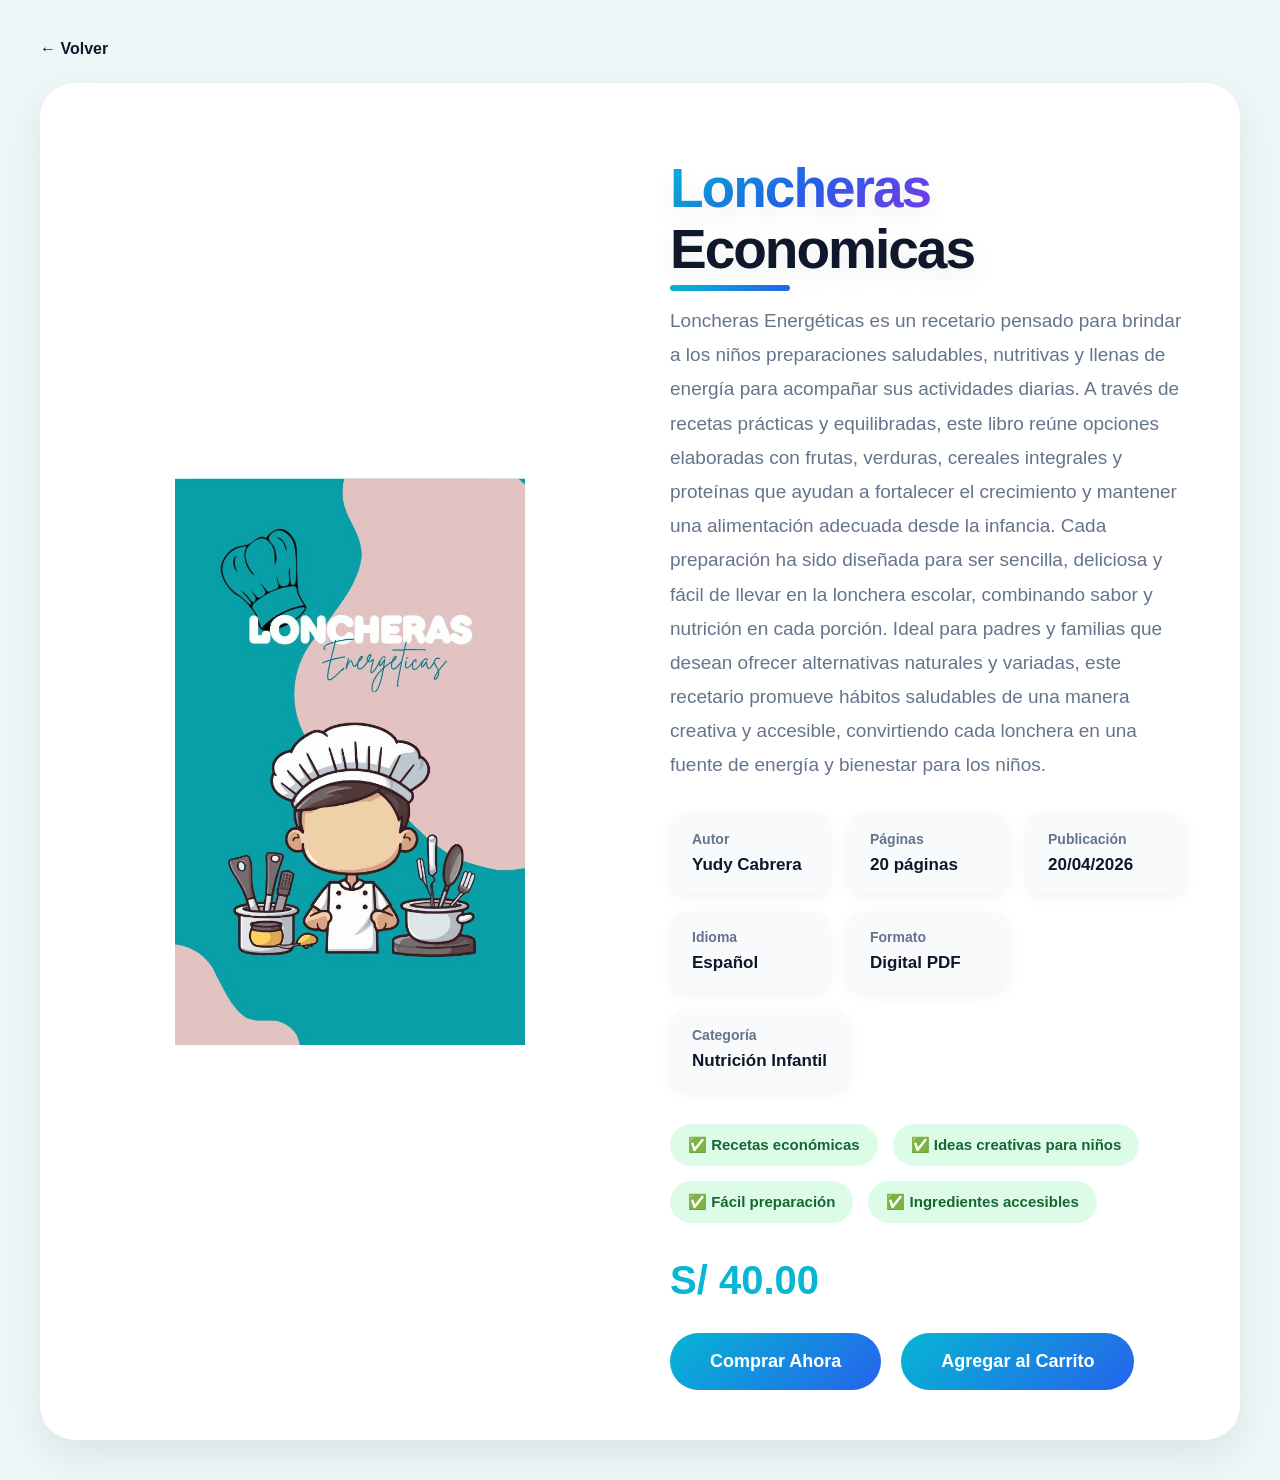
==== libro3.html @ d8e1530b "segundo despliegue" ====
<!DOCTYPE html>
<html lang="es">

<head>

    <meta charset="UTF-8">

    <meta name="viewport" content="width=device-width, initial-scale=1.0">

    <title>
        Loncheras Saludables
    </title>

    <link rel="stylesheet" href="detalle.css">

</head>

<body>

    <div class="contenedor">

        <!-- BOTON REGRESAR -->

        <a href="productos.html" class="btn-regresar">
            ← Volver
        </a>

        <!-- TARJETA -->

        <div class="detalle-libro">

            <!-- IMAGEN -->

            <div class="imagen">

                <img src="img/libro3.png" alt="Libro">

            </div>

            <!-- INFORMACION -->

            <div class="info">
                 <!-- TITULO -->

                <h1 class="titulo-libro">

    <span class="texto-gradiente">
        Loncheras
    </span>

    <br>

    Economicas

</h1>

                <!-- DESCRIPCION -->

                <p class="descripcion">

                   Loncheras Energéticas es un recetario pensado para brindar a los niños preparaciones saludables,
                    nutritivas y llenas de energía para acompañar sus actividades diarias. 
                    A través de recetas prácticas y equilibradas, este libro reúne opciones elaboradas con frutas, 
                    verduras, cereales integrales y proteínas que ayudan a fortalecer el crecimiento
                     y mantener una alimentación adecuada desde la infancia. Cada preparación ha sido diseñada para ser sencilla,
                      deliciosa y fácil de llevar en la lonchera escolar, combinando sabor y nutrición en cada porción.
                       Ideal para padres y familias que desean ofrecer alternativas naturales y variadas, 
                       este recetario promueve hábitos saludables de una manera creativa y accesible, 
                       convirtiendo cada lonchera en una fuente de energía y bienestar para los niños. 

                </p>

                <!-- DATOS DEL LIBRO -->

                <div class="datos-libro">

                    <div class="dato">

                        <h3>
                            Autor
                        </h3>

                        <p>
                            Yudy Cabrera
                        </p>

                    </div>

                    <div class="dato">

                        <h3>
                            Páginas
                        </h3>

                        <p>
                            20 páginas
                        </p>

                    </div>

                    <div class="dato">

                        <h3>
                            Publicación
                        </h3>

                        <p>
                            20/04/2026
                        </p>

                    </div>

                    <div class="dato">

                        <h3>
                            Idioma
                        </h3>

                        <p>
                            Español
                        </p>

                    </div>

                    <div class="dato">

                        <h3>
                            Formato
                        </h3>

                        <p>
                            Digital PDF
                        </p>

                    </div>

                    <div class="dato">

                        <h3>
                            Categoría
                        </h3>

                        <p>
                            Nutrición Infantil
                        </p>

                    </div>

                </div>

                <!-- BENEFICIOS -->

                <div class="beneficios">

                    <div class="beneficio">
                        ✅ Recetas económicas 
                    </div>

                    <div class="beneficio">
                        ✅ Ideas creativas para niños
                    </div>

                    <div class="beneficio">
                        ✅ Fácil preparación
                    </div>

                    <div class="beneficio">
                        ✅ Ingredientes accesibles
                    </div>

                </div>

                <!-- PRECIO -->

                <h2 class="precio">
                    S/ 40.00
                </h2>

                <!-- BOTONES -->

                <div class="botones">

                    <button class="comprar">
                        Comprar Ahora
                    </button>

                    <button class="agregar-carrito">
                        Agregar al Carrito          
                    </button>

                </div>

            </div>

        </div>

    </div>

</body>

</html>
---- detalle.css ----
/* ===== RESET ===== */

*{
    margin:0;
    padding:0;
    box-sizing:border-box;
    font-family:'Segoe UI',sans-serif;
}

body{
    background:#eef7f8;

    min-height:100vh;

    display:flex;

    justify-content:center;

    align-items:center;

    padding:40px;
}

/* ===== CONTENEDOR ===== */

.contenedor{
    width:100%;
    max-width:1200px;
}

/* ===== BOTON ===== */

.btn-regresar{
    display:inline-block;

    margin-bottom:25px;

    text-decoration:none;

    color:#0f172a;

    font-weight:bold;

    transition:0.3s;
}

.btn-regresar:hover{
    color:#06b6d4;
}

/* ===== TARJETA ===== */

.detalle-libro{
    background:white;

    border-radius:35px;

    padding:50px;

    display:flex;

    gap:60px;

    align-items:center;

    box-shadow:0 15px 40px rgba(0,0,0,0.08);
}

/* ===== IMAGEN ===== */

.imagen{
    flex:1;

    display:flex;

    justify-content:center;
}

.imagen img{
    width:100%;
    max-width:350px;

    transition:0.4s;
}

.imagen img:hover{
    transform:scale(1.05);
}

/* ===== INFO ===== */

.info{
    flex:1;
}

/* CATEGORIA */

.categoria{
    background:#dbeafe;

    color:#2563eb;

    padding:10px 18px;

    border-radius:30px;

    font-size:14px;

    font-weight:bold;
}

/* TITULO */

.info h1{
    font-size:55px;

    margin-top:25px;
    margin-bottom:25px;

    line-height:1.1;

    color:#0f172a;
}

/* DESCRIPCION */

.descripcion{
    font-size:19px;

    line-height:1.8;

    color:#64748b;

    margin-bottom:30px;
}

/* PRECIO */

.precio{
    font-size:40px;

    color:#06b6d4;

    margin-bottom:30px;
}

/* BOTON */

.info button{
    padding:18px 40px;

    border:none;

    border-radius:50px;

    background:linear-gradient(
    135deg,
    #06b6d4,
    #2563eb
    );

    color:white;

    font-size:18px;

    font-weight:bold;

    cursor:pointer;

    transition:0.3s;
}

.info button:hover{
    transform:translateY(-5px);
}

/* ===== RESPONSIVE ===== */

@media(max-width:900px){

    .detalle-libro{
        flex-direction:column;

        text-align:center;
    }

    .info h1{
        font-size:40px;
    }
}
/* ===== DATOS DEL LIBRO ===== */

.datos-libro{
    display:flex;

    flex-wrap:wrap;

    gap:18px;

    margin-bottom:35px;
}

.dato{
    background:#f8fafc;

    padding:18px 22px;

    border-radius:18px;

    min-width:160px;

    box-shadow:0 5px 15px rgba(0,0,0,0.05);
}

.dato h3{
    font-size:14px;

    color:#64748b;

    margin-bottom:8px;
}

.dato p{
    font-size:17px;

    font-weight:700;

    color:#0f172a;
}

/* ===== BENEFICIOS ===== */

.beneficios{
    display:flex;

    flex-wrap:wrap;

    gap:15px;

    margin-bottom:35px;
}

.beneficio{
    background:#dcfce7;

    color:#166534;

    padding:12px 18px;

    border-radius:30px;

    font-size:15px;

    font-weight:600;
}

/* ===== BOTONES ===== */

.botones{
    display:flex;

    gap:20px;

    flex-wrap:wrap;
}

.comprar{
    padding:18px 35px;

    border:none;

    border-radius:50px;

    background:linear-gradient(
    135deg,
    #06b6d4,
    #2563eb
    );

    color:white;

    font-size:17px;

    font-weight:bold;

    cursor:pointer;

    transition:0.3s;
}

.comprar:hover{
    transform:translateY(-5px);
}

.preview{
    padding:18px 35px;

    border-radius:50px;

    border:2px solid #cbd5e1;

    background:white;

    font-size:17px;

    font-weight:bold;

    cursor:pointer;

    transition:0.3s;
}

.preview:hover{
    background:#f1f5f9;
}
/* ===== TITULO PREMIUM ===== */

.titulo-libro{
    font-size:72px;

    line-height:1;

    font-weight:900;

    margin-top:25px;
    margin-bottom:30px;

    color:#0f172a;

    letter-spacing:-2px;

    text-shadow:
    0 8px 25px rgba(0,0,0,0.08);

    position:relative;
}

/* TEXTO GRADIENTE */

.texto-gradiente{
    background:linear-gradient(
    135deg,
    #06b6d4,
    #2563eb,
    #7c3aed
    );

    -webkit-background-clip:text;

    -webkit-text-fill-color:transparent;

    display:inline-block;
}

/* LINEA DECORATIVA */

.titulo-libro::after{
    content:"";

    position:absolute;

    left:0;
    bottom:-12px;

    width:120px;
    height:6px;

    border-radius:20px;

    background:linear-gradient(
    to right,
    #06b6d4,
    #2563eb
    );
}

/* RESPONSIVE */

@media(max-width:900px){

    .titulo-libro{
        font-size:52px;
    }

    .titulo-libro::after{
        left:50%;

        transform:translateX(-50%);
    }
}

@media(max-width:600px){

    .titulo-libro{
        font-size:40px;
    }
}
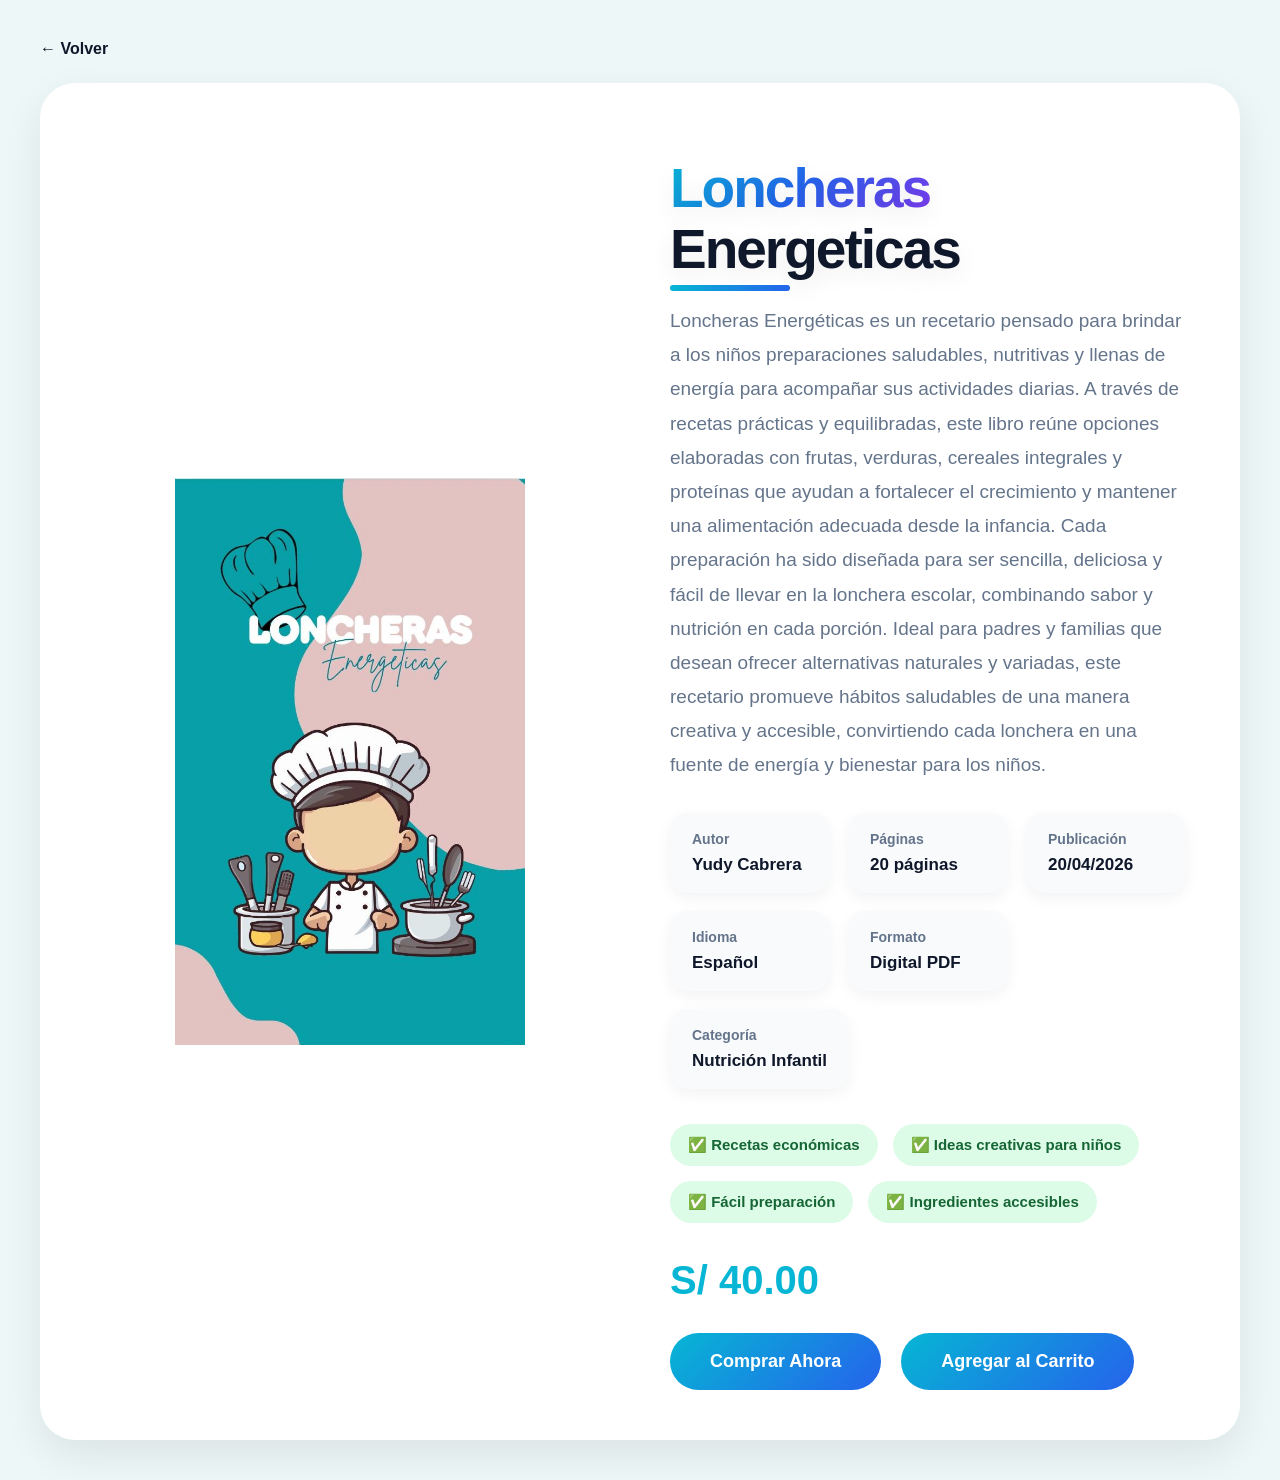
==== commit ebf5b86b: "xd" ====
--- a/libro3.html
+++ b/libro3.html
@@ -50,7 +50,7 @@
 
     <br>
 
-    Economicas
+    Energeticas
 
 </h1>
 
@@ -198,4 +198,4 @@
 
 </body>
 
-</html>+</html>
